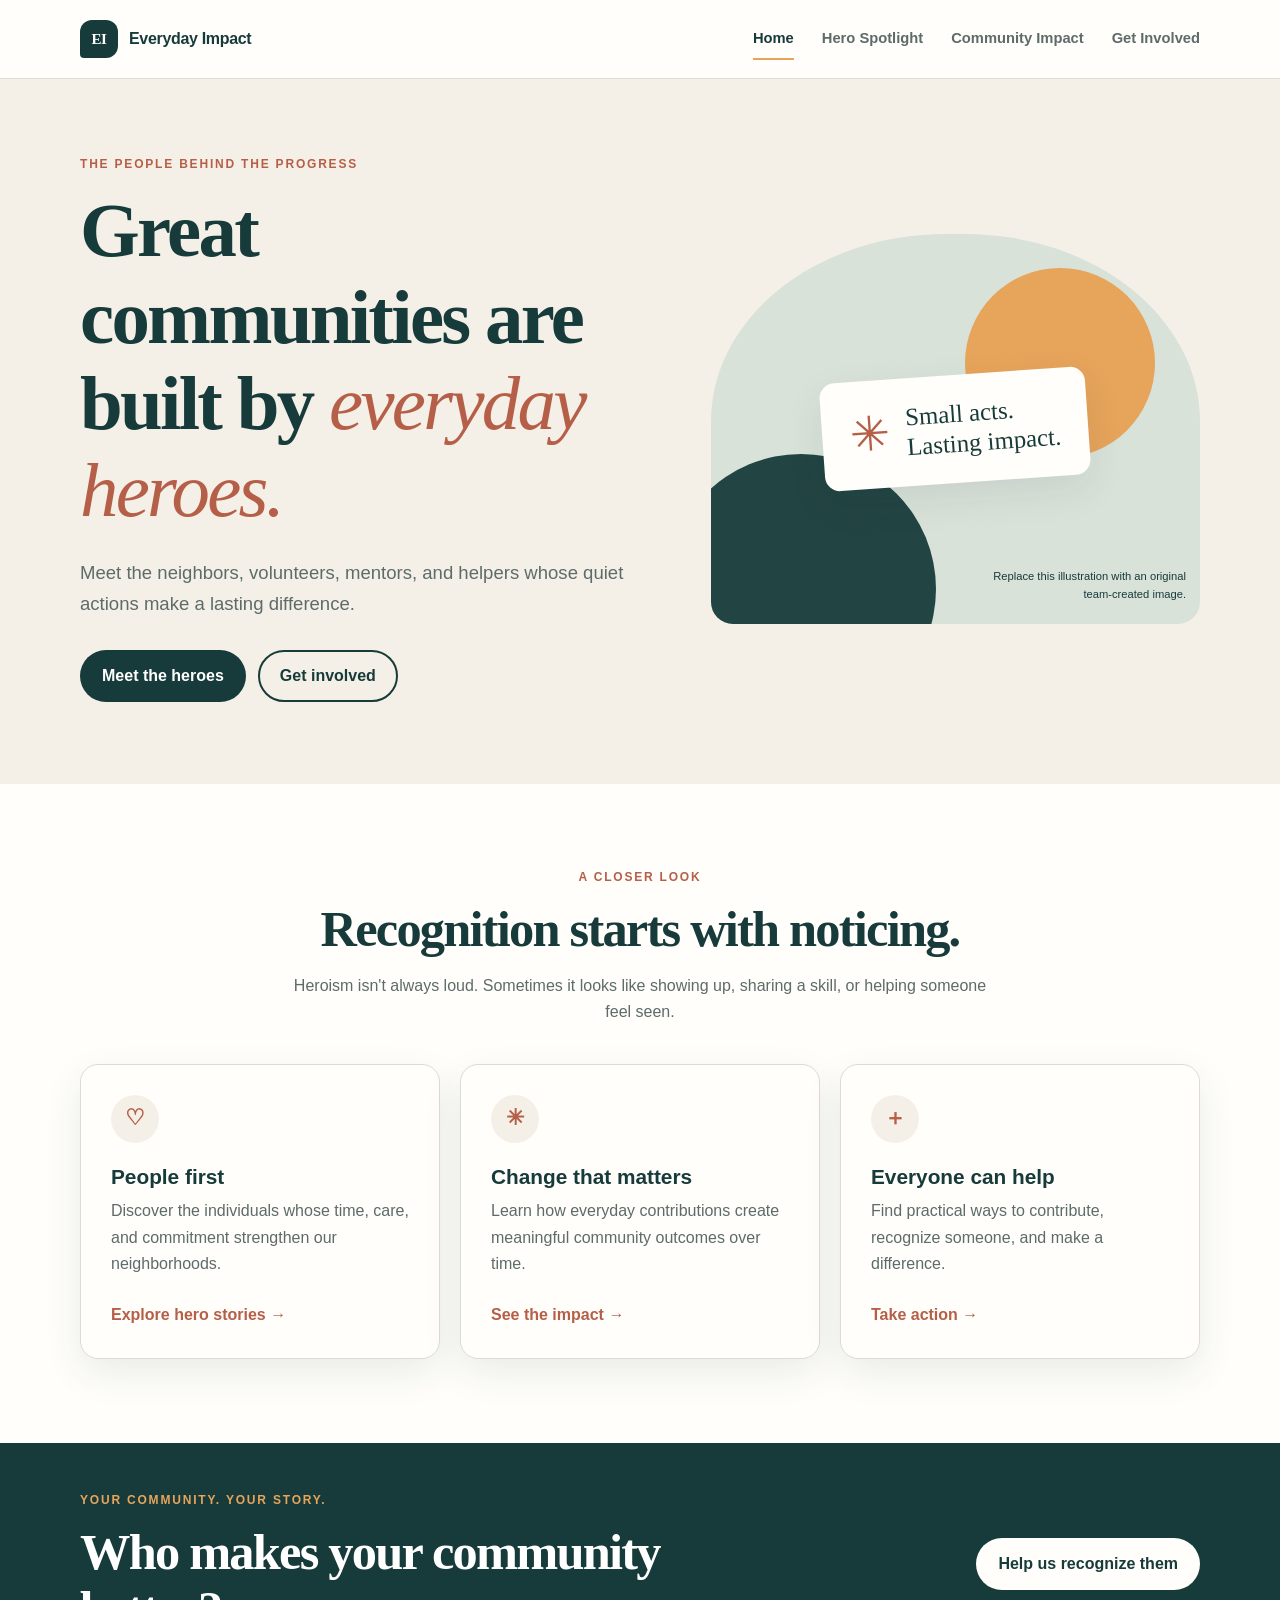
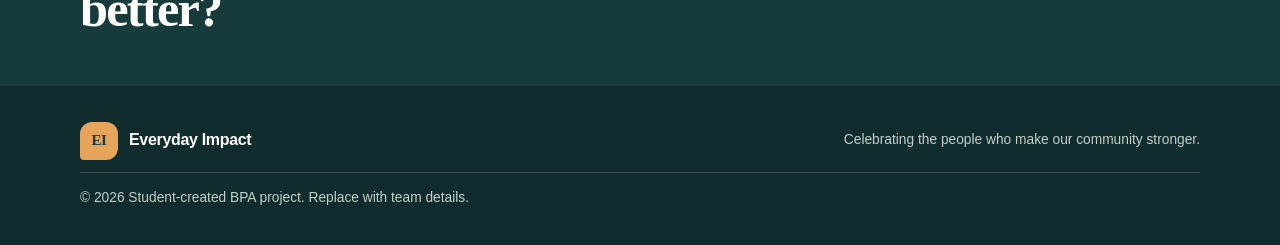
==== index.html @ 584205df "Initial commit" ====
<!doctype html>
<html lang="en">
<head>
  <meta charset="utf-8">
  <meta name="viewport" content="width=device-width, initial-scale=1">
  <meta name="description" content="Celebrating the people who make our community stronger.">
  <title>Everyday Impact | Unsung Heroes</title>
  <link rel="stylesheet" href="css/styles.css">
  <script src="js/main.js" defer></script>
</head>
<body>
  <a class="skip-link" href="#main">Skip to content</a>
  <header class="site-header">
    <div class="container nav-wrap">
      <a class="brand" href="index.html" aria-label="Everyday Impact home">
        <span class="brand-mark" aria-hidden="true">EI</span><span>Everyday Impact</span>
      </a>
      <button class="menu-toggle" type="button" aria-expanded="false" aria-controls="primary-nav">Menu</button>
      <nav id="primary-nav" class="primary-nav" aria-label="Main navigation">
        <a href="index.html" aria-current="page">Home</a>
        <a href="heroes.html">Hero Spotlight</a>
        <a href="impact.html">Community Impact</a>
        <a href="get-involved.html">Get Involved</a>
      </nav>
    </div>
  </header>

  <main id="main">
    <section class="hero">
      <div class="container hero-grid">
        <div class="hero-copy">
          <p class="eyebrow">The people behind the progress</p>
          <h1>Great communities are built by <em>everyday heroes.</em></h1>
          <p class="lead">Meet the neighbors, volunteers, mentors, and helpers whose quiet actions make a lasting difference.</p>
          <div class="button-row">
            <a class="button button-primary" href="heroes.html">Meet the heroes</a>
            <a class="button button-outline" href="get-involved.html">Get involved</a>
          </div>
        </div>
        <div class="hero-art" role="img" aria-label="Decorative illustration placeholder showing a group of community members">
          <div class="art-sun"></div><div class="art-circle"></div>
          <div class="art-card"><span class="art-symbol">✳</span><span>Small acts.<br>Lasting impact.</span></div>
          <p class="art-note">Replace this illustration with an original team-created image.</p>
        </div>
      </div>
    </section>

    <section class="section container">
      <div class="section-heading">
        <p class="eyebrow">A closer look</p>
        <h2>Recognition starts with noticing.</h2>
        <p>Heroism isn't always loud. Sometimes it looks like showing up, sharing a skill, or helping someone feel seen.</p>
      </div>
      <div class="card-grid three">
        <article class="feature-card">
          <div class="icon-disc" aria-hidden="true">♡</div>
          <h3>People first</h3>
          <p>Discover the individuals whose time, care, and commitment strengthen our neighborhoods.</p>
          <a class="text-link" href="heroes.html">Explore hero stories <span aria-hidden="true">→</span></a>
        </article>
        <article class="feature-card">
          <div class="icon-disc" aria-hidden="true">✳</div>
          <h3>Change that matters</h3>
          <p>Learn how everyday contributions create meaningful community outcomes over time.</p>
          <a class="text-link" href="impact.html">See the impact <span aria-hidden="true">→</span></a>
        </article>
        <article class="feature-card">
          <div class="icon-disc" aria-hidden="true">＋</div>
          <h3>Everyone can help</h3>
          <p>Find practical ways to contribute, recognize someone, and make a difference.</p>
          <a class="text-link" href="get-involved.html">Take action <span aria-hidden="true">→</span></a>
        </article>
      </div>
    </section>

    <section class="callout">
      <div class="container callout-inner">
        <div><p class="eyebrow">Your community. Your story.</p><h2>Who makes your community better?</h2></div>
        <a class="button button-light" href="get-involved.html">Help us recognize them</a>
      </div>
    </section>
  </main>

  <footer class="site-footer">
    <div class="container footer-inner">
      <a class="brand brand-footer" href="index.html"><span class="brand-mark">EI</span><span>Everyday Impact</span></a>
      <p>Celebrating the people who make our community stronger.</p>
      <p class="copyright">© <span data-year></span> Student-created BPA project. Replace with team details.</p>
    </div>
  </footer>
</body>
</html>
---- css/styles.css ----
/* Everyday Impact starter styles
   Students: customize the design tokens first, then components and page-specific styles. */
:root {
  --color-ink: #263638;
  --color-muted: #5d6b69;
  --color-primary: #173b3a;
  --color-primary-dark: #102c2c;
  --color-gold: #e7a45b;
  --color-paper: #f5f0e7;
  --color-white: #fffefa;
  --color-terra: #b65f48;
  --color-line: #dedbd2;
  --font-heading: Georgia, "Times New Roman", serif;
  --font-body: Arial, Helvetica, sans-serif;
  --content-width: 1120px;
  --radius-card: 18px;
  --shadow-soft: 0 14px 38px rgba(23, 59, 58, .09);
}
* { box-sizing: border-box; }
html { scroll-behavior: smooth; }
body { margin: 0; color: var(--color-ink); background: var(--color-white); font-family: var(--font-body); line-height: 1.65; }
a { color: inherit; }
img, video { max-width: 100%; height: auto; }
.container { width: min(var(--content-width), calc(100% - 40px)); margin-inline: auto; }
.narrow { max-width: 790px; }
.reading-width { max-width: 720px; }
.skip-link { position: absolute; left: -9999px; top: 8px; z-index: 99; background: white; padding: 10px; }
.skip-link:focus { left: 8px; }
.site-header { position: relative; z-index: 5; background: var(--color-white); border-bottom: 1px solid var(--color-line); }
.nav-wrap { min-height: 78px; display: flex; align-items: center; justify-content: space-between; gap: 24px; }
.brand { display: inline-flex; align-items: center; gap: 11px; color: var(--color-primary); font-weight: 800; text-decoration: none; letter-spacing: -.02em; }
.brand-mark { display: grid; place-items: center; width: 38px; height: 38px; border-radius: 12px 12px 12px 4px; background: var(--color-primary); color: white; font-family: var(--font-heading); font-size: 15px; }
.primary-nav { display: flex; align-items: center; gap: 28px; }
.primary-nav a { color: var(--color-muted); font-size: .92rem; font-weight: 700; text-decoration: none; padding: 8px 0; border-bottom: 2px solid transparent; }
.primary-nav a:hover, .primary-nav a[aria-current="page"] { color: var(--color-primary); border-color: var(--color-gold); }
.menu-toggle { display: none; border: 1px solid var(--color-line); background: white; border-radius: 8px; padding: 8px 12px; font: inherit; }
.hero { overflow: hidden; background: var(--color-paper); padding: 76px 0 82px; }
.hero-grid { display: grid; grid-template-columns: 1.08fr .92fr; align-items: center; gap: 56px; }
.eyebrow { margin: 0 0 13px; color: var(--color-terra); font-size: .75rem; font-weight: 800; letter-spacing: .15em; text-transform: uppercase; }
h1, h2, h3 { color: var(--color-primary); line-height: 1.13; }
h1, h2 { font-family: var(--font-heading); font-weight: 600; letter-spacing: -.035em; }
h1 { margin: 0 0 22px; font-size: clamp(2.8rem, 6vw, 5rem); }
h1 em { color: var(--color-terra); font-weight: 500; }
h2 { margin: 0 0 15px; font-size: clamp(2rem, 4vw, 3.15rem); }
h3 { margin: 0 0 10px; font-size: 1.3rem; }
p { margin-top: 0; }
.lead { color: var(--color-muted); max-width: 610px; font-size: 1.16rem; line-height: 1.7; }
.button-row { display: flex; flex-wrap: wrap; gap: 12px; margin-top: 30px; }
.button { display: inline-flex; justify-content: center; align-items: center; min-height: 48px; padding: 11px 20px; border: 2px solid transparent; border-radius: 999px; font-weight: 800; text-decoration: none; transition: transform .2s ease, background-color .2s ease; cursor: pointer; }
.button:hover { transform: translateY(-2px); }
.button-primary { background: var(--color-primary); color: white; }
.button-primary:hover { background: var(--color-primary-dark); }
.button-outline { border-color: var(--color-primary); color: var(--color-primary); }
.button-light { background: var(--color-white); color: var(--color-primary); }
.hero-art { min-height: 390px; position: relative; display: grid; place-items: center; border-radius: 48% 48% 22px 22px; background: #d9e2d9; overflow: hidden; }
.art-sun { position: absolute; width: 190px; height: 190px; border-radius: 50%; background: var(--color-gold); top: 34px; right: 45px; }
.art-circle { position: absolute; width: 270px; height: 270px; border-radius: 50%; background: var(--color-primary); bottom: -100px; left: -45px; opacity: .94; }
.art-card { position: relative; z-index: 1; display: flex; align-items: center; gap: 16px; padding: 24px 28px; border-radius: 15px; background: var(--color-white); box-shadow: var(--shadow-soft); color: var(--color-primary); font-family: var(--font-heading); font-size: 1.55rem; line-height: 1.2; transform: rotate(-4deg); }
.art-symbol { color: var(--color-terra); font-size: 3rem; }
.art-note { position: absolute; z-index: 1; bottom: 9px; right: 14px; max-width: 220px; color: var(--color-primary); font-size: .7rem; text-align: right; }
.section { padding-top: 84px; padding-bottom: 84px; }
.section-heading { max-width: 700px; margin: 0 auto 38px; text-align: center; }
.section-heading p:last-child { color: var(--color-muted); }
.card-grid { display: grid; gap: 20px; }
.card-grid.three { grid-template-columns: repeat(3, 1fr); }
.feature-card, .impact-card { padding: 30px; border: 1px solid var(--color-line); border-radius: var(--radius-card); background: var(--color-white); box-shadow: var(--shadow-soft); }
.feature-card p, .impact-card p { color: var(--color-muted); }
.icon-disc { display: grid; place-items: center; width: 48px; height: 48px; margin-bottom: 22px; border-radius: 50%; background: var(--color-paper); color: var(--color-terra); font-size: 1.4rem; font-weight: 800; }
.text-link { display: inline-block; margin-top: 8px; color: var(--color-terra); font-weight: 800; text-decoration: none; }
.text-link:hover { text-decoration: underline; }
.callout { padding: 48px 0; background: var(--color-primary); color: white; }
.callout-inner { display: flex; justify-content: space-between; align-items: center; gap: 30px; }
.callout h2 { max-width: 600px; margin: 0; color: white; }
.callout .eyebrow { color: var(--color-gold); }
.site-footer { padding: 36px 0; background: #102c2c; color: #e8eee8; }
.footer-inner { display: flex; flex-wrap: wrap; align-items: center; justify-content: space-between; gap: 12px 24px; }
.brand-footer { color: white; }
.brand-footer .brand-mark { background: var(--color-gold); color: var(--color-primary); }
.footer-inner p { margin: 0; color: #c3d0ca; font-size: .86rem; }
.copyright { flex-basis: 100%; padding-top: 14px; border-top: 1px solid rgba(255,255,255,.16); }
.page-hero { padding: 74px 0 65px; background: var(--color-paper); }
.page-hero h1 { font-size: clamp(2.7rem, 5vw, 4.2rem); }
.profile-grid { display: grid; grid-template-columns: repeat(2, 1fr); gap: 26px; }
.profile-card { overflow: hidden; border: 1px solid var(--color-line); border-radius: var(--radius-card); box-shadow: var(--shadow-soft); }
.image-placeholder { min-height: 240px; display: grid; place-items: center; padding: 20px; background: linear-gradient(135deg, #d9e2d9, #f0d8bd); color: var(--color-primary); text-align: center; font-weight: 800; }
.profile-body { padding: 27px; }
.profile-body h2 { font-size: 2rem; }
.profile-role { color: var(--color-terra); font-weight: 800; }
.notice { margin-bottom: 28px; padding: 18px 20px; border-left: 4px solid var(--color-gold); background: var(--color-paper); color: var(--color-ink); }
.quote-band { padding: 64px 0; background: #e8eee8; text-align: center; }
.quote-band h2 { font-size: clamp(2rem, 4vw, 3rem); }
.quote-band p:last-child { color: var(--color-muted); }
.impact-grid { display: grid; grid-template-columns: repeat(3, 1fr); gap: 20px; }
.step-number { display: inline-block; margin-bottom: 24px; color: var(--color-terra); font-family: var(--font-heading); font-size: 2.6rem; }
.stat-panel { padding: 65px 0; background: var(--color-primary); color: white; }
.stat-inner { display: grid; grid-template-columns: 1fr 260px; align-items: center; gap: 50px; }
.stat-inner h2 { color: white; }
.stat-inner p:last-child { max-width: 650px; color: #d3ded8; }
.stat-placeholder { display: grid; place-items: center; min-height: 180px; padding: 20px; border: 1px dashed rgba(255,255,255,.6); border-radius: 18px; text-align: center; }
.stat-placeholder span { color: var(--color-gold); font-family: var(--font-heading); font-size: 4rem; }
.stat-placeholder small { color: #d3ded8; }
.section-tint { background: var(--color-paper); }
.nomination-form { display: grid; gap: 10px; margin-top: 28px; }
.nomination-form label { margin-top: 10px; font-weight: 800; }
.nomination-form input[type="text"], .nomination-form textarea { width: 100%; padding: 13px 14px; border: 1px solid #aebbb4; border-radius: 9px; background: white; color: var(--color-ink); font: inherit; }
.nomination-form input:focus, .nomination-form textarea:focus { outline: 3px solid rgba(231,164,91,.45); border-color: var(--color-primary); }
.nomination-form .consent { display: flex; align-items: flex-start; gap: 10px; font-weight: 400; }
.nomination-form .consent input { margin-top: 7px; }
.form-note { color: var(--color-muted); font-size: .86rem; }
@media (max-width: 760px) {
  .nav-wrap { min-height: 68px; flex-wrap: wrap; padding-top: 12px; padding-bottom: 12px; }
  .menu-toggle { display: block; }
  .primary-nav { display: none; flex-basis: 100%; flex-direction: column; align-items: stretch; gap: 4px; padding: 8px 0 4px; }
  .primary-nav.is-open { display: flex; }
  .primary-nav a { padding: 10px 4px; }
  .hero { padding: 52px 0; }
  .hero-grid, .stat-inner { grid-template-columns: 1fr; gap: 34px; }
  .hero-art { min-height: 280px; }
  .card-grid.three, .impact-grid, .profile-grid { grid-template-columns: 1fr; }
  .section { padding-top: 60px; padding-bottom: 60px; }
  .callout-inner { align-items: flex-start; flex-direction: column; }
  .footer-inner { align-items: flex-start; flex-direction: column; }
}
@media (prefers-reduced-motion: reduce) {
  *, *::before, *::after { scroll-behavior: auto !important; transition-duration: .01ms !important; animation-duration: .01ms !important; animation-iteration-count: 1 !important; }
}
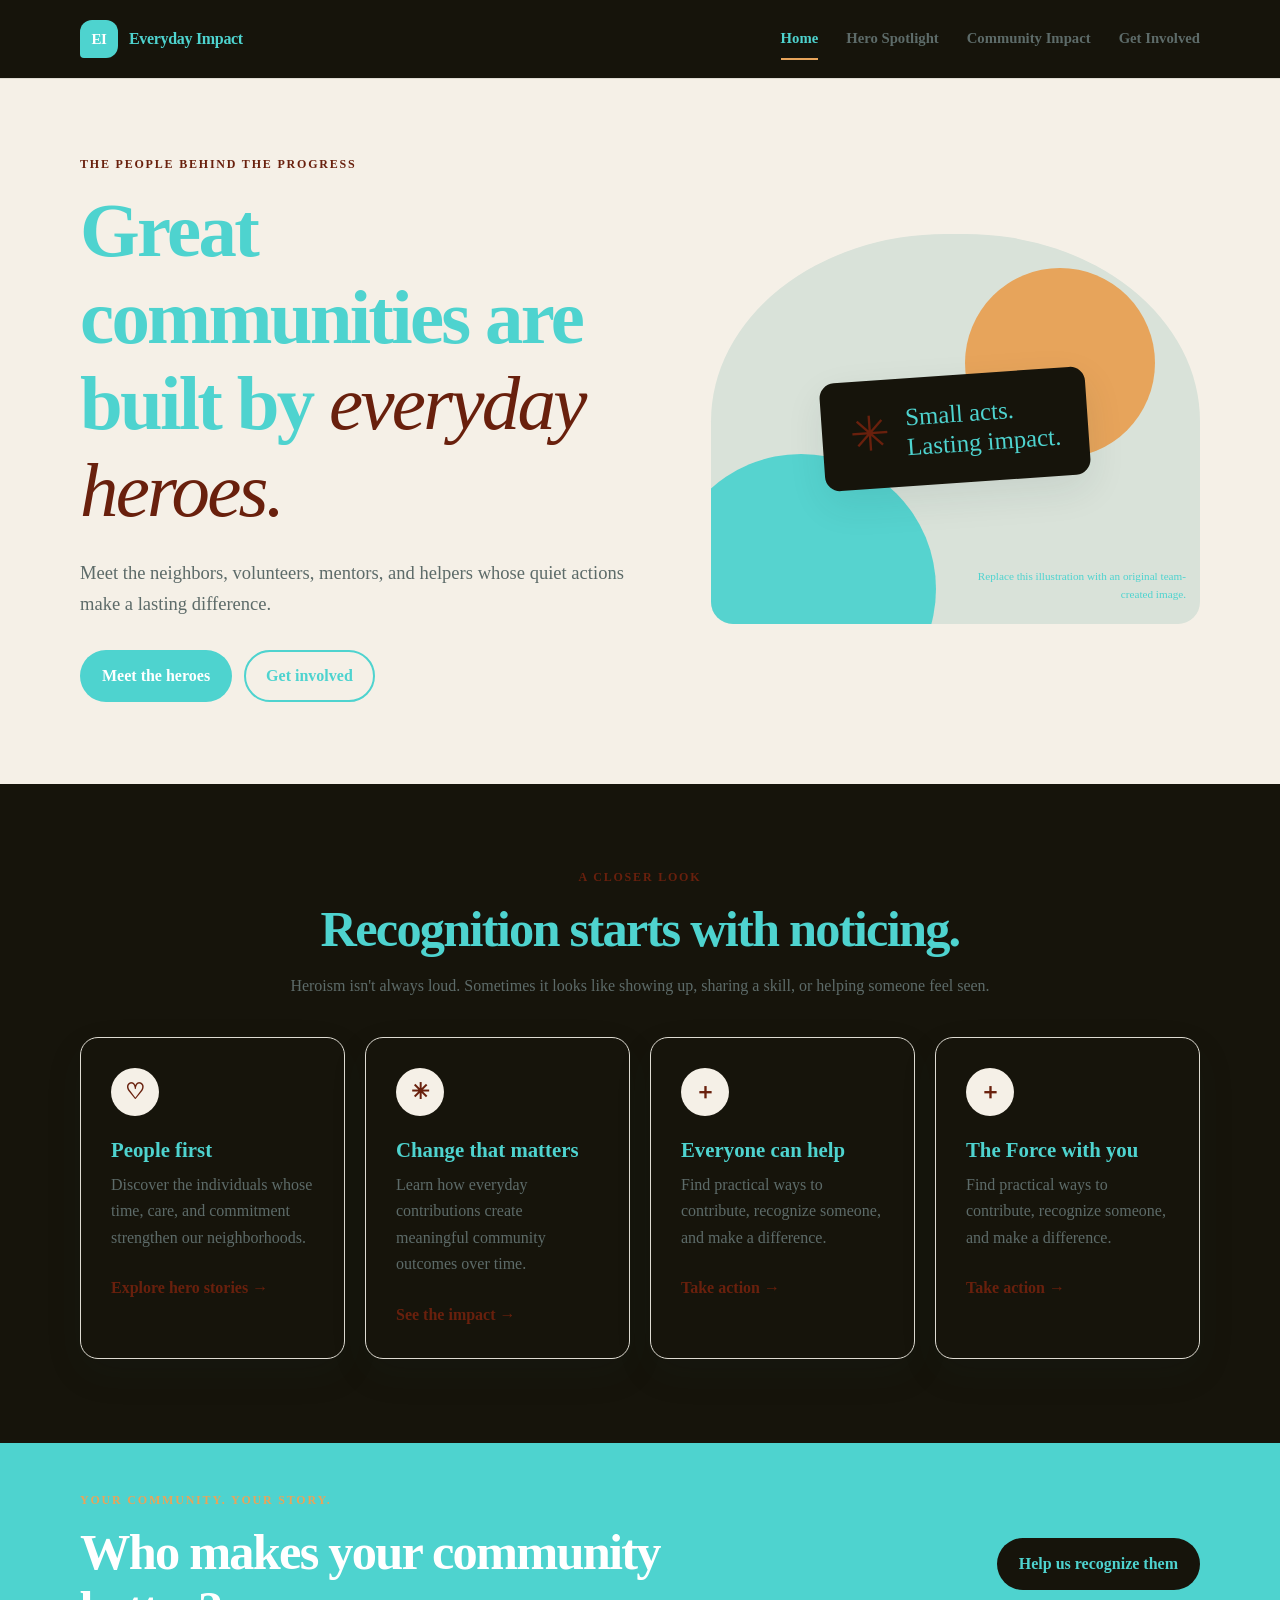
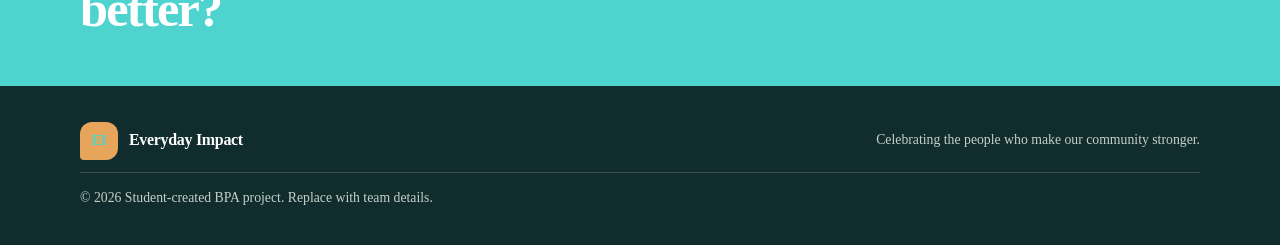
==== commit 2b7c1c28: "Messing with layout and colors" ====
--- a/index.html
+++ b/index.html
@@ -51,7 +51,7 @@
         <h2>Recognition starts with noticing.</h2>
         <p>Heroism isn't always loud. Sometimes it looks like showing up, sharing a skill, or helping someone feel seen.</p>
       </div>
-      <div class="card-grid three">
+      <div class="card-grid four">
         <article class="feature-card">
           <div class="icon-disc" aria-hidden="true">♡</div>
           <h3>People first</h3>
@@ -67,6 +67,12 @@
         <article class="feature-card">
           <div class="icon-disc" aria-hidden="true">＋</div>
           <h3>Everyone can help</h3>
+          <p>Find practical ways to contribute, recognize someone, and make a difference.</p>
+          <a class="text-link" href="get-involved.html">Take action <span aria-hidden="true">→</span></a>
+        </article>
+        <article class="feature-card">
+          <div class="icon-disc" aria-hidden="true">＋</div>
+          <h3>The Force with you</h3>
           <p>Find practical ways to contribute, recognize someone, and make a difference.</p>
           <a class="text-link" href="get-involved.html">Take action <span aria-hidden="true">→</span></a>
         </article>
--- a/css/styles.css
+++ b/css/styles.css
@@ -3,15 +3,15 @@
 :root {
   --color-ink: #263638;
   --color-muted: #5d6b69;
-  --color-primary: #173b3a;
+  --color-primary: #4ed3cf;
   --color-primary-dark: #102c2c;
   --color-gold: #e7a45b;
   --color-paper: #f5f0e7;
-  --color-white: #fffefa;
-  --color-terra: #b65f48;
+  --color-white: #16140b;
+  --color-terra: #69200d;
   --color-line: #dedbd2;
   --font-heading: Georgia, "Times New Roman", serif;
-  --font-body: Arial, Helvetica, sans-serif;
+  --font-body: Comic Sans MS, Comic Sans, cursive;
   --content-width: 1120px;
   --radius-card: 18px;
   --shadow-soft: 0 14px 38px rgba(23, 59, 58, .09);
@@ -63,6 +63,7 @@
 .section-heading p:last-child { color: var(--color-muted); }
 .card-grid { display: grid; gap: 20px; }
 .card-grid.three { grid-template-columns: repeat(3, 1fr); }
+.card-grid.four { grid-template-columns: repeat(4, 1fr); }
 .feature-card, .impact-card { padding: 30px; border: 1px solid var(--color-line); border-radius: var(--radius-card); background: var(--color-white); box-shadow: var(--shadow-soft); }
 .feature-card p, .impact-card p { color: var(--color-muted); }
 .icon-disc { display: grid; place-items: center; width: 48px; height: 48px; margin-bottom: 22px; border-radius: 50%; background: var(--color-paper); color: var(--color-terra); font-size: 1.4rem; font-weight: 800; }
@@ -80,7 +81,7 @@
 .copyright { flex-basis: 100%; padding-top: 14px; border-top: 1px solid rgba(255,255,255,.16); }
 .page-hero { padding: 74px 0 65px; background: var(--color-paper); }
 .page-hero h1 { font-size: clamp(2.7rem, 5vw, 4.2rem); }
-.profile-grid { display: grid; grid-template-columns: repeat(2, 1fr); gap: 26px; }
+.profile-grid { display: grid; grid-template-columns: repeat(3, 1fr); gap: 26px; }
 .profile-card { overflow: hidden; border: 1px solid var(--color-line); border-radius: var(--radius-card); box-shadow: var(--shadow-soft); }
 .image-placeholder { min-height: 240px; display: grid; place-items: center; padding: 20px; background: linear-gradient(135deg, #d9e2d9, #f0d8bd); color: var(--color-primary); text-align: center; font-weight: 800; }
 .profile-body { padding: 27px; }
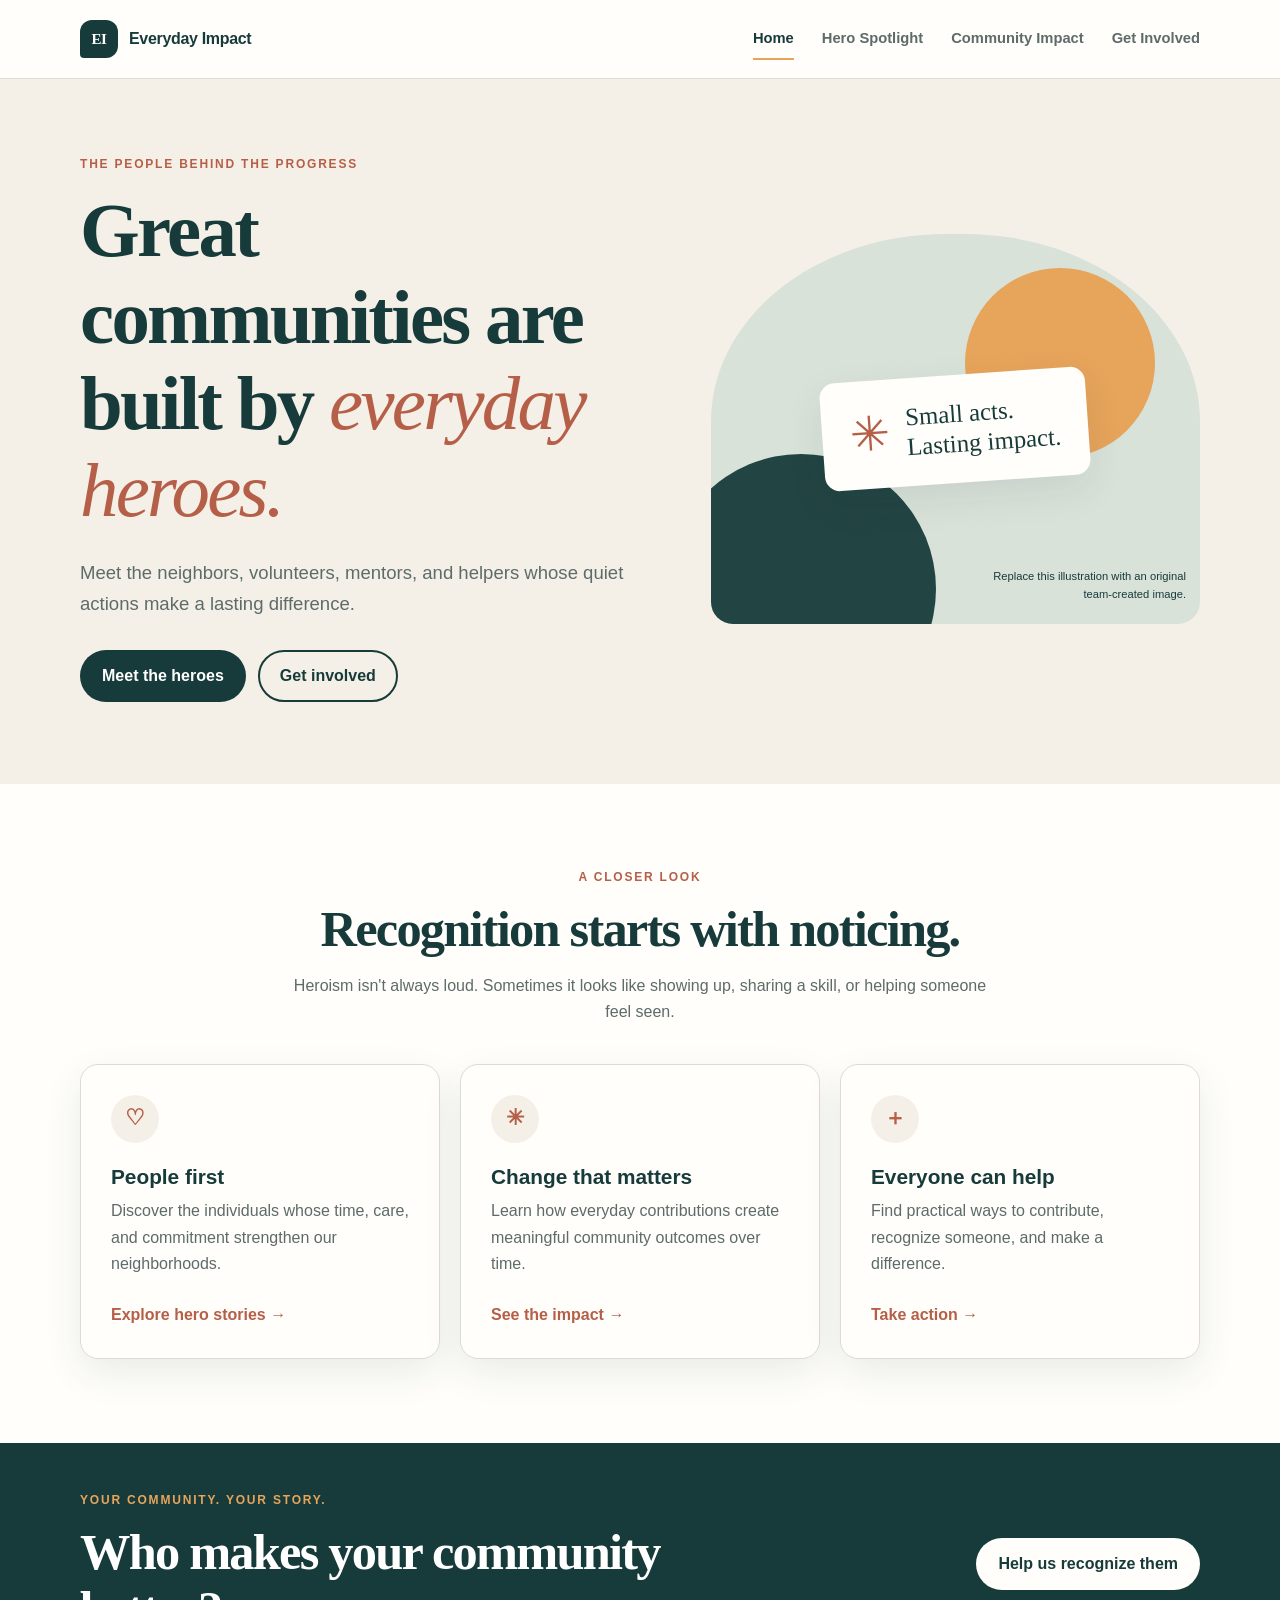
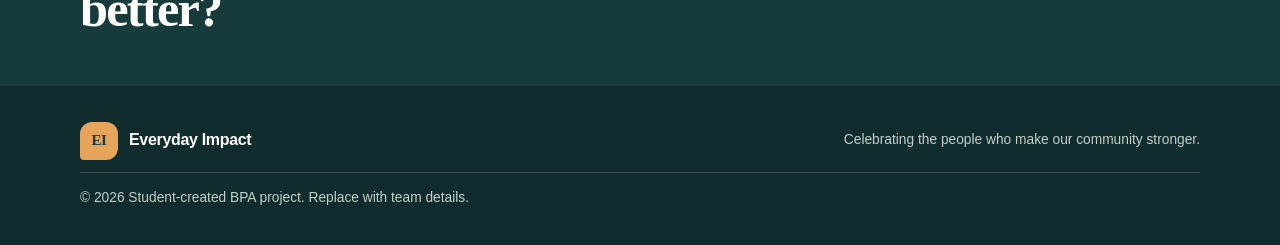
==== commit 04d11e11: "Revert "Messing with layout and colors" This reverts commit 2b7c1c288db92988f4677e9a4a14011c8f6233bf" ====
--- a/index.html
+++ b/index.html
@@ -51,7 +51,7 @@
         <h2>Recognition starts with noticing.</h2>
         <p>Heroism isn't always loud. Sometimes it looks like showing up, sharing a skill, or helping someone feel seen.</p>
       </div>
-      <div class="card-grid four">
+      <div class="card-grid three">
         <article class="feature-card">
           <div class="icon-disc" aria-hidden="true">♡</div>
           <h3>People first</h3>
@@ -67,12 +67,6 @@
         <article class="feature-card">
           <div class="icon-disc" aria-hidden="true">＋</div>
           <h3>Everyone can help</h3>
-          <p>Find practical ways to contribute, recognize someone, and make a difference.</p>
-          <a class="text-link" href="get-involved.html">Take action <span aria-hidden="true">→</span></a>
-        </article>
-        <article class="feature-card">
-          <div class="icon-disc" aria-hidden="true">＋</div>
-          <h3>The Force with you</h3>
           <p>Find practical ways to contribute, recognize someone, and make a difference.</p>
           <a class="text-link" href="get-involved.html">Take action <span aria-hidden="true">→</span></a>
         </article>
--- a/css/styles.css
+++ b/css/styles.css
@@ -3,15 +3,15 @@
 :root {
   --color-ink: #263638;
   --color-muted: #5d6b69;
-  --color-primary: #4ed3cf;
+  --color-primary: #173b3a;
   --color-primary-dark: #102c2c;
   --color-gold: #e7a45b;
   --color-paper: #f5f0e7;
-  --color-white: #16140b;
-  --color-terra: #69200d;
+  --color-white: #fffefa;
+  --color-terra: #b65f48;
   --color-line: #dedbd2;
   --font-heading: Georgia, "Times New Roman", serif;
-  --font-body: Comic Sans MS, Comic Sans, cursive;
+  --font-body: Arial, Helvetica, sans-serif;
   --content-width: 1120px;
   --radius-card: 18px;
   --shadow-soft: 0 14px 38px rgba(23, 59, 58, .09);
@@ -63,7 +63,6 @@
 .section-heading p:last-child { color: var(--color-muted); }
 .card-grid { display: grid; gap: 20px; }
 .card-grid.three { grid-template-columns: repeat(3, 1fr); }
-.card-grid.four { grid-template-columns: repeat(4, 1fr); }
 .feature-card, .impact-card { padding: 30px; border: 1px solid var(--color-line); border-radius: var(--radius-card); background: var(--color-white); box-shadow: var(--shadow-soft); }
 .feature-card p, .impact-card p { color: var(--color-muted); }
 .icon-disc { display: grid; place-items: center; width: 48px; height: 48px; margin-bottom: 22px; border-radius: 50%; background: var(--color-paper); color: var(--color-terra); font-size: 1.4rem; font-weight: 800; }
